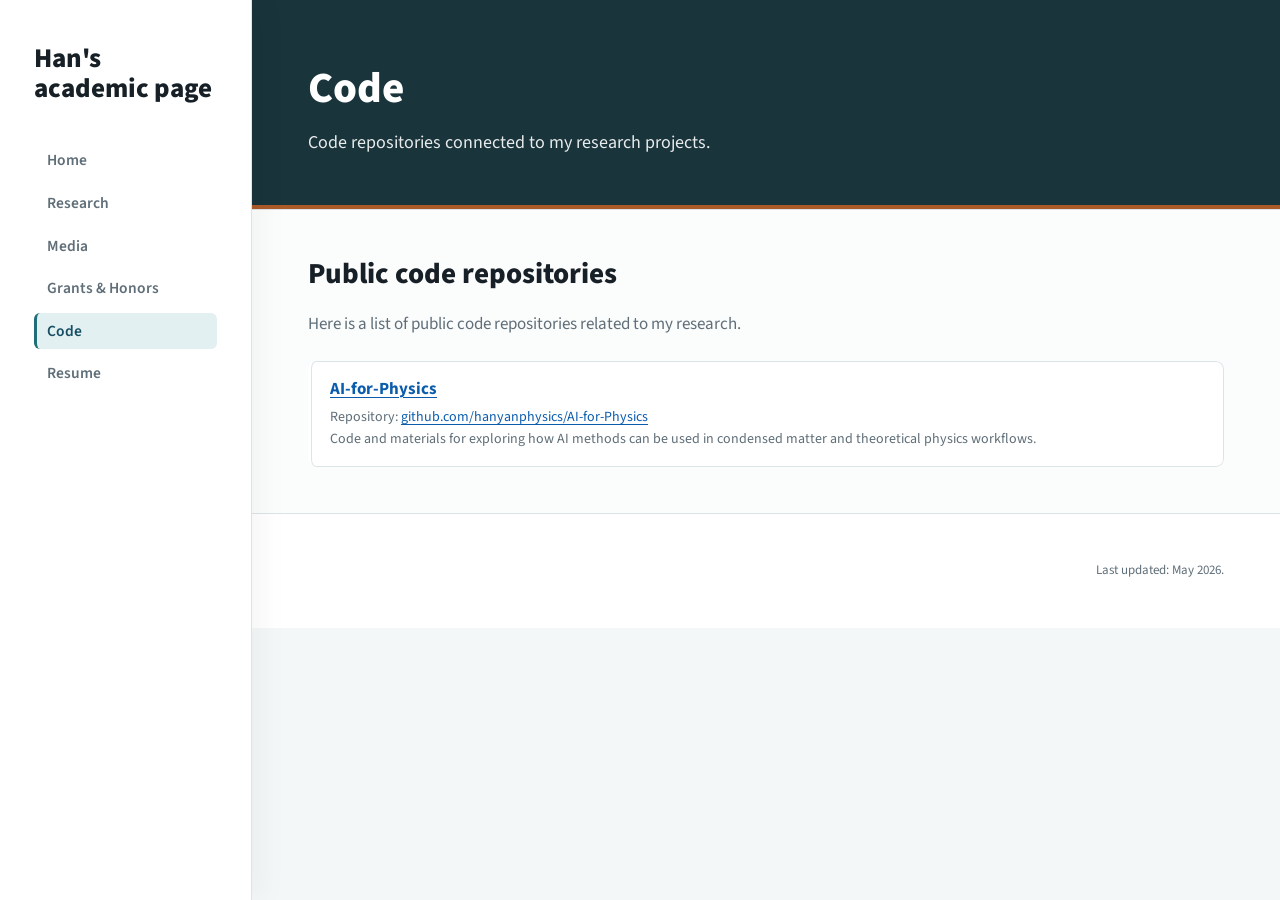
==== code.html @ 0f639ede "Unify site typography" ====
<!doctype html>
<html lang="en">
  <head>
    <meta charset="utf-8">
    <meta name="viewport" content="width=device-width, initial-scale=1">
    <title>Code | Han Yan</title>
    <meta name="description" content="Public code repositories related to Han Yan's research.">
    <link rel="preconnect" href="https://fonts.googleapis.com">
    <link rel="preconnect" href="https://fonts.gstatic.com" crossorigin>
    <link href="https://fonts.googleapis.com/css2?family=Source+Sans+3:wght@400;500;600;700;800&amp;display=swap" rel="stylesheet">
    <link rel="stylesheet" href="assets/styles.css">
    <script defer src="assets/site.js"></script>
  </head>
  <body>
    <header class="site-header" data-site-header></header>

    <main>
      <section class="hero">
        <div class="hero-inner">
          <h1>Code</h1>
          <p>Code repositories connected to my research projects.</p>
        </div>
      </section>

      <section class="section">
        <div class="container">
          <h2>Public code repositories</h2>
          <p class="lead">Here is a list of public code repositories related to my research.</p>
          <ul class="publication-list">
            <li class="publication">
              <p class="publication-title">
                <a href="https://github.com/hanyanphysics/AI-for-Physics">AI-for-Physics</a>
              </p>
              <p class="publication-meta">
                Repository: <a href="https://github.com/hanyanphysics/AI-for-Physics">github.com/hanyanphysics/AI-for-Physics</a>
              </p>
              <p class="publication-note">Code and materials for exploring how AI methods can be used in condensed matter and theoretical physics workflows.</p>
            </li>
          </ul>
        </div>
      </section>
    </main>

    <footer class="footer">
      <div class="container">Last updated: May 2026.</div>
    </footer>
  </body>
</html>
---- assets/styles.css ----
:root {
  --page: #f4f7f8;
  --paper: #ffffff;
  --ink: #172026;
  --muted: #5f6e78;
  --line: #dce4e8;
  --accent: #1f6f78;
  --accent-dark: #164e63;
  --accent-warm: #ad5a2a;
  --link: #0b5cad;
  --panel: #eaf1f3;
  --sidebar: 252px;
  --max: 1080px;
  --shadow: 0 14px 34px rgba(23, 32, 38, 0.08);
  --font-main: "Source Sans 3", -apple-system, BlinkMacSystemFont, "Segoe UI", sans-serif;
}

* {
  box-sizing: border-box;
}

html {
  scroll-behavior: smooth;
}

body {
  margin: 0;
  padding-left: var(--sidebar);
  background: var(--page);
  color: var(--ink);
  font-family: var(--font-main);
  font-size: 17px;
  line-height: 1.64;
}

a {
  color: var(--link);
  text-decoration-thickness: 1px;
  text-underline-offset: 0.18em;
}

a:hover {
  color: var(--accent);
}

strong {
  color: var(--ink);
  font-weight: 700;
}

.site-header {
  position: fixed;
  inset: 0 auto 0 0;
  z-index: 20;
  width: var(--sidebar);
  background: rgba(255, 255, 255, 0.92);
  border-right: 1px solid var(--line);
  box-shadow: 10px 0 28px rgba(23, 32, 38, 0.04);
}

.nav {
  display: flex;
  flex-direction: column;
  align-items: flex-start;
  gap: 38px;
  min-height: 100%;
  padding: 44px 34px;
}

.brand {
  color: var(--ink);
  font-family: var(--font-main);
  font-size: 27px;
  font-weight: 800;
  line-height: 1.12;
  text-decoration: none;
}

.nav-links {
  display: flex;
  flex-direction: column;
  gap: 6px;
  width: 100%;
  font-size: 15.5px;
  font-weight: 600;
}

.nav-links a {
  color: var(--muted);
  display: inline-flex;
  width: 100%;
  line-height: 1.2;
  padding: 9px 10px;
  border-left: 3px solid transparent;
  border-radius: 6px;
  text-decoration: none;
}

.nav-links a:hover {
  background: var(--panel);
  color: var(--accent);
}

.nav-links a[aria-current="page"] {
  background: #e3f0f2;
  border-left-color: var(--accent);
  color: var(--accent-dark);
}

.hero {
  background: #19343b;
  color: #fff;
  border-bottom: 4px solid var(--accent-warm);
}

.hero-inner {
  max-width: var(--max);
  margin: 0 auto;
  padding: 64px 56px 48px;
}

.hero h1 {
  max-width: 760px;
  margin: 0;
  font-family: var(--font-main);
  font-size: 43px;
  font-weight: 800;
  line-height: 1.14;
  letter-spacing: 0;
}

.hero p {
  max-width: 680px;
  margin: 16px 0 0;
  color: rgba(255, 255, 255, 0.9);
  font-size: 18px;
  line-height: 1.58;
}

.container {
  max-width: var(--max);
  margin: 0 auto;
  padding: 46px 56px;
}

.intro-grid {
  display: grid;
  grid-template-columns: 250px minmax(0, 1fr);
  gap: 42px;
  align-items: start;
}

.intro-grid aside {
  background: var(--paper);
  border: 1px solid var(--line);
  border-radius: 8px;
  box-shadow: var(--shadow);
  padding: 16px;
}

.intro-grid article {
  max-width: 720px;
}

.intro-grid article p:first-child {
  margin-top: 0;
}

.portrait {
  width: 100%;
  border: 1px solid var(--line);
  border-radius: 6px;
}

.contact {
  margin-top: 14px;
  text-align: center;
  color: var(--muted);
  font-size: 14px;
}

.profile-name {
  margin: 14px 0 4px;
  color: var(--ink);
  font-family: var(--font-main);
  font-size: 23px;
  font-weight: 800;
  text-align: center;
}

.links-row,
.profile-links {
  display: flex;
  flex-wrap: wrap;
  justify-content: center;
  gap: 10px;
  margin-top: 16px;
}

.profile-links {
  gap: 7px;
}

.button-link {
  display: inline-flex;
  align-items: center;
  min-height: 40px;
  padding: 7px 13px;
  border: 1px solid var(--line);
  border-radius: 6px;
  background: var(--paper);
  color: var(--ink);
  font-weight: 600;
  text-decoration: none;
}

.button-link:hover {
  border-color: var(--accent);
  background: #eef7f8;
  color: var(--accent);
}

.profile-link {
  display: inline-flex;
  align-items: center;
  gap: 5px;
  min-height: 28px;
  padding: 4px 8px;
  border: 1px solid var(--line);
  border-radius: 999px;
  background: #fff;
  color: var(--ink);
  font-size: 12px;
  line-height: 1;
  text-decoration: none;
  box-shadow: 0 4px 10px rgba(31, 35, 40, 0.04);
}

.profile-link svg {
  width: 13px;
  height: 13px;
  flex: 0 0 auto;
  fill: currentColor;
}

.profile-link:hover {
  transform: translateY(-1px);
  box-shadow: 0 10px 20px rgba(31, 35, 40, 0.08);
}

.profile-link.orcid {
  color: #6f9f18;
}

.profile-link.scholar {
  color: #1f6feb;
}

.profile-link.github {
  color: #24292f;
}

.section {
  border-top: 1px solid var(--line);
  background: #fbfcfc;
}

.section-block {
  margin-bottom: 30px;
}

.section h2 {
  margin: 0 0 18px;
  color: var(--ink);
  font-family: var(--font-main);
  font-size: 29px;
  font-weight: 800;
  line-height: 1.25;
}

.section h3 {
  margin: 32px 0 10px;
  color: var(--accent-dark);
  font-family: var(--font-main);
  font-size: 21px;
  font-weight: 700;
  line-height: 1.3;
}

.lead {
  max-width: 780px;
  color: var(--muted);
  font-size: 17px;
}

.interest-list {
  margin: 0;
  padding-left: 22px;
}

.interest-list li {
  margin: 8px 0;
}

.topic-grid {
  display: grid;
  grid-template-columns: repeat(3, minmax(0, 1fr));
  gap: 16px;
  margin-top: 28px;
}

.topic-card {
  border: 1px solid var(--line);
  border-top: 4px solid var(--accent);
  border-radius: 8px;
  background: var(--paper);
  box-shadow: 0 10px 24px rgba(23, 32, 38, 0.05);
  padding: 18px;
}

.topic-card h3 {
  margin: 0 0 8px;
  color: var(--ink);
  font-family: var(--font-main);
  font-size: 16px;
  font-weight: 700;
  line-height: 1.35;
}

.topic-card p {
  margin: 0;
  color: var(--muted);
  font-size: 14px;
  line-height: 1.55;
}

.publication-list {
  display: grid;
  gap: 10px;
  margin: 22px 0 0;
  padding: 0;
  list-style: none;
}

.publication {
  padding: 17px 19px;
  border-left: 3px solid transparent;
  background: #fff;
  border-radius: 8px;
  box-shadow: inset 0 0 0 1px var(--line);
  transition: border-color 160ms ease, box-shadow 160ms ease, transform 160ms ease;
}

.publication:first-child {
  border-top: 0;
}

.publication:hover {
  border-left-color: var(--accent);
  box-shadow: inset 0 0 0 1px #c8d9de, 0 10px 20px rgba(23, 32, 38, 0.05);
  transform: translateY(-1px);
}

.publication-title {
  margin: 0 0 6px;
  color: var(--ink);
  font-size: 17px;
  font-weight: 700;
  line-height: 1.38;
}

.publication-meta,
.publication-note {
  margin: 0;
  color: var(--muted);
  font-size: 14px;
  line-height: 1.55;
}

.media-list {
  gap: 16px;
}

.media-item {
  display: grid;
  grid-template-columns: 118px minmax(0, 1fr);
  gap: 16px;
  align-items: start;
}

.media-item-text {
  display: block;
}

.media-thumb {
  display: block;
  width: 118px;
  height: 82px;
  overflow: hidden;
  border: 1px solid var(--line);
  border-radius: 6px;
  background: var(--panel);
}

.media-thumb img {
  display: block;
  width: 100%;
  height: 100%;
  object-fit: cover;
}

.media-copy {
  min-width: 0;
}

.pub-year {
  margin-top: 34px;
}

.cv-actions {
  display: flex;
  flex-wrap: wrap;
  align-items: center;
  gap: 12px 18px;
  margin: 0 0 22px;
}

.cv-note {
  margin: 0;
  color: var(--muted);
  font-size: 15px;
}

.cv-frame {
  width: 100%;
  min-height: 820px;
  border: 1px solid var(--line);
  border-radius: 8px;
  background: #fff;
  box-shadow: var(--shadow);
}

.footer {
  border-top: 1px solid var(--line);
  background: #fff;
  color: var(--muted);
  font-size: 13px;
  text-align: right;
}

@media (max-width: 860px) {
  body {
    padding-left: 0;
  }

  .site-header {
    position: sticky;
    top: 0;
    bottom: auto;
    width: auto;
    border-right: 0;
    border-bottom: 1px solid var(--line);
  }

  .nav {
    gap: 16px;
    min-height: auto;
    padding: 16px 22px 14px;
  }

  .brand {
    font-size: 20px;
  }

  .nav-links {
    flex-direction: row;
    flex-wrap: wrap;
    gap: 6px;
  }

  .nav-links a {
    width: auto;
    border-left: 0;
  }

  .container,
  .hero-inner {
    padding-left: 24px;
    padding-right: 24px;
  }

  .intro-grid {
    grid-template-columns: 1fr;
  }

  .topic-grid {
    grid-template-columns: 1fr;
  }

  .intro-grid aside {
    max-width: 380px;
  }

  .profile-name,
  .contact {
    text-align: left;
  }

  .links-row {
    justify-content: flex-start;
  }

  .profile-links {
    justify-content: flex-start;
  }
}

@media (max-width: 520px) {
  body {
    font-size: 16px;
  }

  .hero h1 {
    font-size: 34px;
  }

  .hero p {
    font-size: 18px;
  }

  .cv-frame {
    min-height: 620px;
  }

  .publication {
    padding: 16px;
  }

  .media-item {
    grid-template-columns: 96px minmax(0, 1fr);
    gap: 13px;
  }

  .media-thumb {
    width: 96px;
    height: 72px;
  }
}
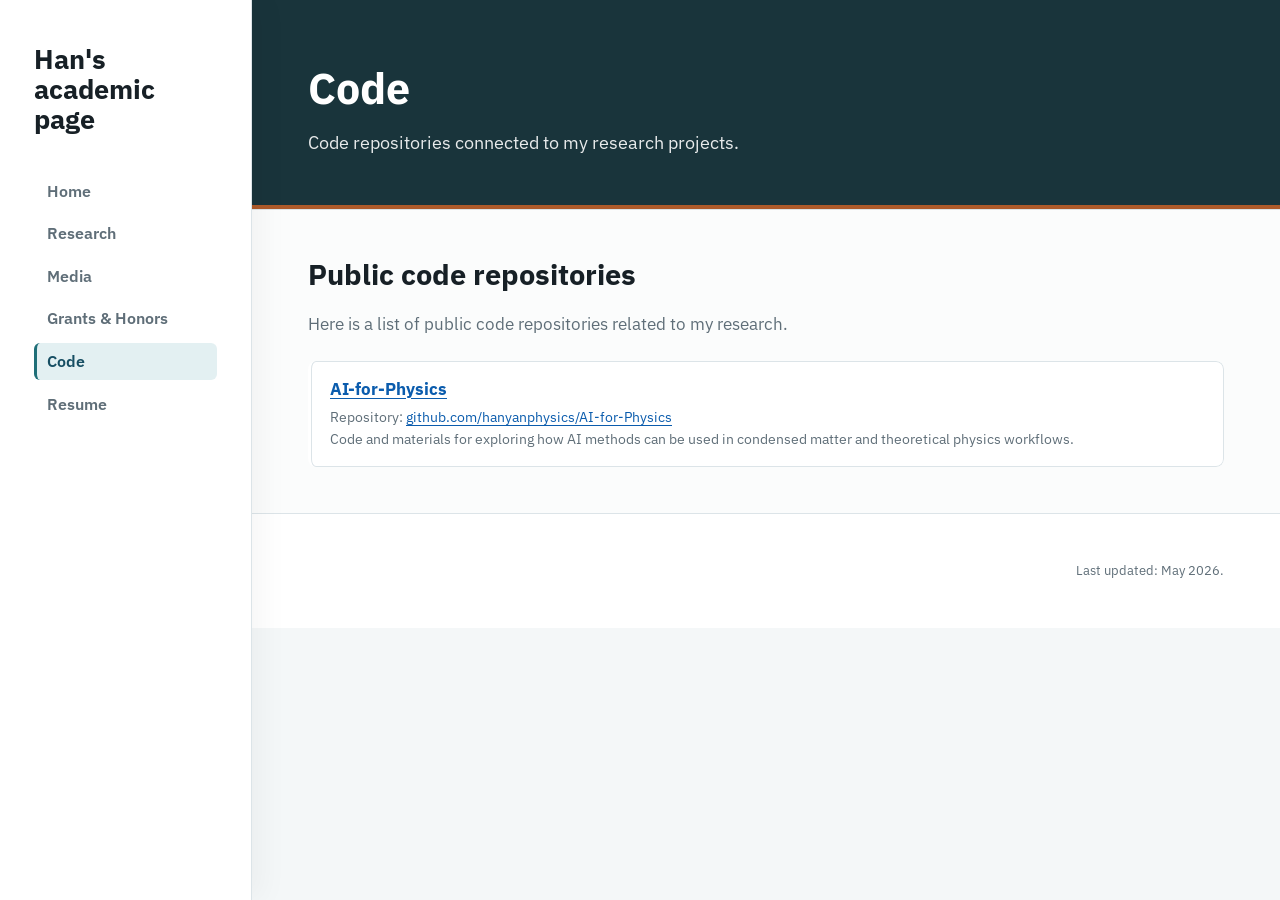
==== commit a4733e7c: "Unify site font loading" ====
--- a/code.html
+++ b/code.html
@@ -5,9 +5,6 @@
     <meta name="viewport" content="width=device-width, initial-scale=1">
     <title>Code | Han Yan</title>
     <meta name="description" content="Public code repositories related to Han Yan's research.">
-    <link rel="preconnect" href="https://fonts.googleapis.com">
-    <link rel="preconnect" href="https://fonts.gstatic.com" crossorigin>
-    <link href="https://fonts.googleapis.com/css2?family=Source+Sans+3:wght@400;500;600;700;800&amp;display=swap" rel="stylesheet">
     <link rel="stylesheet" href="assets/styles.css">
     <script defer src="assets/site.js"></script>
   </head>
--- a/assets/styles.css
+++ b/assets/styles.css
@@ -1,3 +1,5 @@
+@import url("https://fonts.googleapis.com/css2?family=IBM+Plex+Sans:wght@400;500;600;700&display=swap");
+
 :root {
   --page: #f4f7f8;
   --paper: #ffffff;
@@ -12,7 +14,7 @@
   --sidebar: 252px;
   --max: 1080px;
   --shadow: 0 14px 34px rgba(23, 32, 38, 0.08);
-  --font-main: "Source Sans 3", -apple-system, BlinkMacSystemFont, "Segoe UI", sans-serif;
+  --font-main: "IBM Plex Sans", -apple-system, BlinkMacSystemFont, "Segoe UI", sans-serif;
 }
 
 * {
@@ -31,6 +33,9 @@
   font-family: var(--font-main);
   font-size: 17px;
   line-height: 1.64;
+  font-weight: 400;
+  text-rendering: optimizeLegibility;
+  -webkit-font-smoothing: antialiased;
 }
 
 a {
@@ -71,7 +76,7 @@
   color: var(--ink);
   font-family: var(--font-main);
   font-size: 27px;
-  font-weight: 800;
+  font-weight: 700;
   line-height: 1.12;
   text-decoration: none;
 }
@@ -124,7 +129,7 @@
   margin: 0;
   font-family: var(--font-main);
   font-size: 43px;
-  font-weight: 800;
+  font-weight: 700;
   line-height: 1.14;
   letter-spacing: 0;
 }
@@ -133,7 +138,9 @@
   max-width: 680px;
   margin: 16px 0 0;
   color: rgba(255, 255, 255, 0.9);
+  font-family: var(--font-main);
   font-size: 18px;
+  font-weight: 400;
   line-height: 1.58;
 }
 
@@ -184,7 +191,7 @@
   color: var(--ink);
   font-family: var(--font-main);
   font-size: 23px;
-  font-weight: 800;
+  font-weight: 700;
   text-align: center;
 }
 
@@ -274,7 +281,7 @@
   color: var(--ink);
   font-family: var(--font-main);
   font-size: 29px;
-  font-weight: 800;
+  font-weight: 700;
   line-height: 1.25;
 }
 
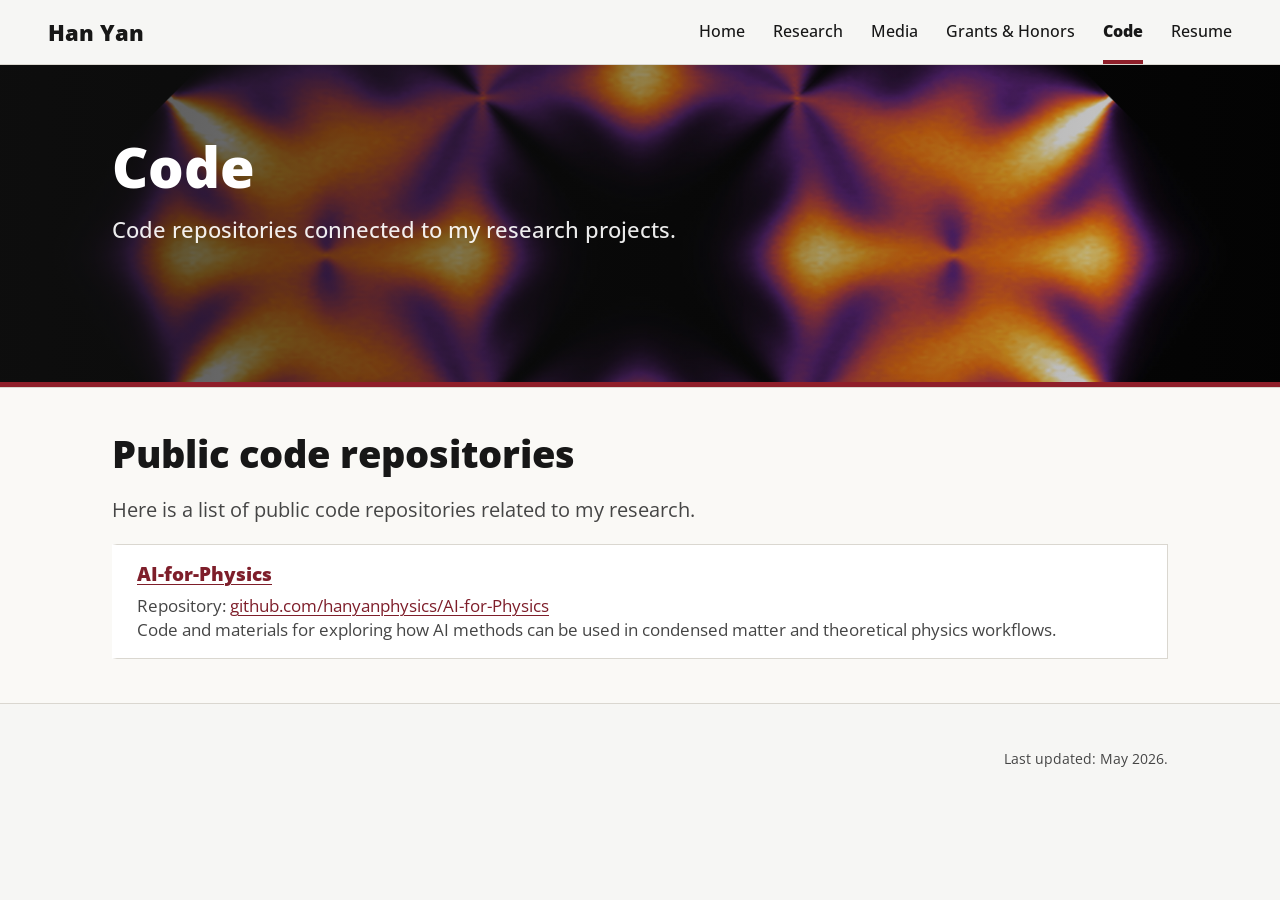
==== commit 01110ded: "Create v2 style reference branch" ====
--- a/code.html
+++ b/code.html
@@ -9,7 +9,19 @@
     <script defer src="assets/site.js"></script>
   </head>
   <body>
-    <header class="site-header" data-site-header></header>
+    <header class="site-header" data-site-header>
+      <nav class="nav" aria-label="Main navigation">
+        <a class="brand" href="index.html">Han Yan</a>
+        <div class="nav-links">
+          <a href="index.html">Home</a>
+          <a href="research.html">Research</a>
+          <a href="media.html">Media</a>
+          <a href="grants.html">Grants &amp; Honors</a>
+          <a href="code.html">Code</a>
+          <a href="resume.html">Resume</a>
+        </div>
+      </nav>
+    </header>
 
     <main>
       <section class="hero">
--- a/assets/styles.css
+++ b/assets/styles.css
@@ -1,20 +1,20 @@
-@import url("https://fonts.googleapis.com/css2?family=IBM+Plex+Sans:wght@400;500;600;700&display=swap");
+@import url("https://fonts.googleapis.com/css2?family=Open+Sans:wght@400;500;600;700;800&display=swap");
 
 :root {
-  --page: #f4f7f8;
+  --page: #f6f6f4;
   --paper: #ffffff;
-  --ink: #172026;
-  --muted: #5f6e78;
-  --line: #dce4e8;
-  --accent: #1f6f78;
-  --accent-dark: #164e63;
-  --accent-warm: #ad5a2a;
-  --link: #0b5cad;
-  --panel: #eaf1f3;
-  --sidebar: 252px;
-  --max: 1080px;
-  --shadow: 0 14px 34px rgba(23, 32, 38, 0.08);
-  --font-main: "IBM Plex Sans", -apple-system, BlinkMacSystemFont, "Segoe UI", sans-serif;
+  --ink: #171717;
+  --body: #242424;
+  --muted: #454545;
+  --line: #dad7d0;
+  --accent: #8f1f2a;
+  --accent-dark: #65141d;
+  --accent-cool: #0b5b68;
+  --link: #7e1e2a;
+  --soft: #efebe5;
+  --max: 1120px;
+  --shadow: 0 18px 45px rgba(25, 25, 25, 0.08);
+  --font-main: "Open Sans", -apple-system, BlinkMacSystemFont, "Segoe UI", sans-serif;
 }
 
 * {
@@ -27,12 +27,11 @@
 
 body {
   margin: 0;
-  padding-left: var(--sidebar);
   background: var(--page);
-  color: var(--ink);
+  color: var(--body);
   font-family: var(--font-main);
-  font-size: 17px;
-  line-height: 1.64;
+  font-size: 18px;
+  line-height: 1.55;
   font-weight: 400;
   text-rendering: optimizeLegibility;
   -webkit-font-smoothing: antialiased;
@@ -40,133 +39,156 @@
 
 a {
   color: var(--link);
+  font-family: inherit;
   text-decoration-thickness: 1px;
   text-underline-offset: 0.18em;
 }
 
 a:hover {
-  color: var(--accent);
+  color: var(--accent-dark);
 }
 
 strong {
   color: var(--ink);
-  font-weight: 700;
+  font-weight: 800;
+}
+
+h1,
+h2,
+h3,
+p,
+li,
+button {
+  font-family: inherit;
 }
 
 .site-header {
-  position: fixed;
-  inset: 0 auto 0 0;
-  z-index: 20;
-  width: var(--sidebar);
-  background: rgba(255, 255, 255, 0.92);
-  border-right: 1px solid var(--line);
-  box-shadow: 10px 0 28px rgba(23, 32, 38, 0.04);
+  position: sticky;
+  top: 0;
+  z-index: 30;
+  background: rgba(246, 246, 244, 0.96);
+  border-bottom: 1px solid var(--line);
+  backdrop-filter: blur(12px);
 }
 
 .nav {
   display: flex;
-  flex-direction: column;
-  align-items: flex-start;
-  gap: 38px;
-  min-height: 100%;
-  padding: 44px 34px;
+  align-items: center;
+  justify-content: space-between;
+  gap: 28px;
+  max-width: 1240px;
+  min-height: 64px;
+  margin: 0 auto;
+  padding: 0 28px;
 }
 
 .brand {
   color: var(--ink);
-  font-family: var(--font-main);
-  font-size: 27px;
-  font-weight: 700;
-  line-height: 1.12;
+  font-size: 22px;
+  font-weight: 800;
+  line-height: 1.1;
   text-decoration: none;
+  white-space: nowrap;
 }
 
 .nav-links {
   display: flex;
-  flex-direction: column;
-  gap: 6px;
-  width: 100%;
-  font-size: 15.5px;
-  font-weight: 600;
+  align-items: center;
+  justify-content: flex-end;
+  gap: 28px;
+  font-size: 16px;
+  font-weight: 500;
 }
 
 .nav-links a {
-  color: var(--muted);
-  display: inline-flex;
-  width: 100%;
+  color: var(--ink);
   line-height: 1.2;
-  padding: 9px 10px;
-  border-left: 3px solid transparent;
-  border-radius: 6px;
+  padding: 22px 0 18px;
+  border-bottom: 4px solid transparent;
   text-decoration: none;
+  white-space: nowrap;
 }
 
 .nav-links a:hover {
-  background: var(--panel);
   color: var(--accent);
 }
 
 .nav-links a[aria-current="page"] {
-  background: #e3f0f2;
-  border-left-color: var(--accent);
-  color: var(--accent-dark);
+  border-bottom-color: var(--accent);
+  color: var(--ink);
+  font-weight: 800;
 }
 
 .hero {
-  background: #19343b;
+  position: relative;
+  min-height: 322px;
+  background:
+    linear-gradient(90deg, rgba(18, 18, 18, 0.74), rgba(18, 18, 18, 0.18)),
+    url("images/fractons-lede.jpg") center 44% / cover;
   color: #fff;
-  border-bottom: 4px solid var(--accent-warm);
+}
+
+.hero::after {
+  content: "";
+  position: absolute;
+  inset: auto 0 0;
+  height: 5px;
+  background: var(--accent);
 }
 
 .hero-inner {
+  position: relative;
+  z-index: 1;
   max-width: var(--max);
   margin: 0 auto;
-  padding: 64px 56px 48px;
+  padding: 72px 32px 52px;
 }
 
 .hero h1 {
+  max-width: 820px;
+  margin: 0;
+  color: #fff;
+  font-size: 56px;
+  font-weight: 800;
+  line-height: 1.05;
+  letter-spacing: 0;
+}
+
+.hero p {
   max-width: 760px;
-  margin: 0;
-  font-family: var(--font-main);
-  font-size: 43px;
-  font-weight: 700;
-  line-height: 1.14;
-  letter-spacing: 0;
-}
-
-.hero p {
-  max-width: 680px;
-  margin: 16px 0 0;
-  color: rgba(255, 255, 255, 0.9);
-  font-family: var(--font-main);
-  font-size: 18px;
-  font-weight: 400;
-  line-height: 1.58;
+  margin: 18px 0 0;
+  color: rgba(255, 255, 255, 0.92);
+  font-size: 22px;
+  font-weight: 500;
+  line-height: 1.42;
 }
 
 .container {
   max-width: var(--max);
   margin: 0 auto;
-  padding: 46px 56px;
+  padding: 44px 32px;
 }
 
 .intro-grid {
   display: grid;
-  grid-template-columns: 250px minmax(0, 1fr);
-  gap: 42px;
+  grid-template-columns: 252px minmax(0, 1fr);
+  gap: 44px;
   align-items: start;
 }
 
 .intro-grid aside {
+  position: relative;
+  z-index: 2;
+  margin-top: -118px;
   background: var(--paper);
   border: 1px solid var(--line);
-  border-radius: 8px;
   box-shadow: var(--shadow);
-  padding: 16px;
+  padding: 12px 12px 18px;
 }
 
 .intro-grid article {
-  max-width: 720px;
+  max-width: 760px;
+  padding-top: 8px;
 }
 
 .intro-grid article p:first-child {
@@ -174,85 +196,85 @@
 }
 
 .portrait {
+  display: block;
   width: 100%;
-  border: 1px solid var(--line);
-  border-radius: 6px;
+  aspect-ratio: 1 / 1;
+  object-fit: cover;
+  border: 0;
 }
 
 .contact {
-  margin-top: 14px;
-  text-align: center;
+  margin: 8px 0 0;
   color: var(--muted);
-  font-size: 14px;
+  font-size: 16px;
+  line-height: 1.35;
+  text-align: left;
 }
 
 .profile-name {
-  margin: 14px 0 4px;
-  color: var(--ink);
-  font-family: var(--font-main);
-  font-size: 23px;
-  font-weight: 700;
-  text-align: center;
+  margin: 16px 0 4px;
+  color: var(--ink);
+  font-size: 25px;
+  font-weight: 800;
+  line-height: 1.15;
+  text-align: left;
 }
 
 .links-row,
 .profile-links {
   display: flex;
   flex-wrap: wrap;
-  justify-content: center;
+  justify-content: flex-start;
   gap: 10px;
-  margin-top: 16px;
+  margin-top: 18px;
 }
 
 .profile-links {
-  gap: 7px;
+  gap: 8px;
 }
 
 .button-link {
   display: inline-flex;
   align-items: center;
-  min-height: 40px;
-  padding: 7px 13px;
-  border: 1px solid var(--line);
-  border-radius: 6px;
+  min-height: 42px;
+  padding: 8px 15px;
+  border: 1px solid var(--accent);
   background: var(--paper);
-  color: var(--ink);
-  font-weight: 600;
+  color: var(--accent-dark);
+  font-size: 16px;
+  font-weight: 700;
+  line-height: 1.25;
   text-decoration: none;
 }
 
 .button-link:hover {
-  border-color: var(--accent);
-  background: #eef7f8;
-  color: var(--accent);
+  background: var(--accent);
+  color: #fff;
 }
 
 .profile-link {
   display: inline-flex;
   align-items: center;
-  gap: 5px;
-  min-height: 28px;
+  gap: 6px;
+  min-height: 30px;
   padding: 4px 8px;
   border: 1px solid var(--line);
-  border-radius: 999px;
-  background: #fff;
-  color: var(--ink);
-  font-size: 12px;
+  background: var(--paper);
+  color: var(--ink);
+  font-size: 13px;
   line-height: 1;
   text-decoration: none;
-  box-shadow: 0 4px 10px rgba(31, 35, 40, 0.04);
 }
 
 .profile-link svg {
-  width: 13px;
-  height: 13px;
+  width: 14px;
+  height: 14px;
   flex: 0 0 auto;
   fill: currentColor;
 }
 
 .profile-link:hover {
-  transform: translateY(-1px);
-  box-shadow: 0 10px 20px rgba(31, 35, 40, 0.08);
+  border-color: var(--accent);
 }
 
 .profile-link.orcid {
@@ -269,128 +291,124 @@
 
 .section {
   border-top: 1px solid var(--line);
-  background: #fbfcfc;
+  background: var(--paper);
+}
+
+.section:nth-of-type(even) {
+  background: #faf9f6;
 }
 
 .section-block {
   margin-bottom: 30px;
 }
 
-.section h2 {
+main h2:not(.profile-name) {
   margin: 0 0 18px;
   color: var(--ink);
-  font-family: var(--font-main);
-  font-size: 29px;
-  font-weight: 700;
-  line-height: 1.25;
-}
-
-.section h3 {
-  margin: 32px 0 10px;
-  color: var(--accent-dark);
-  font-family: var(--font-main);
-  font-size: 21px;
-  font-weight: 700;
-  line-height: 1.3;
+  font-size: 38px;
+  font-weight: 800;
+  line-height: 1.12;
+}
+
+main h3 {
+  margin: 30px 0 10px;
+  color: var(--ink);
+  font-size: 25px;
+  font-weight: 800;
+  line-height: 1.2;
 }
 
 .lead {
-  max-width: 780px;
+  max-width: 820px;
   color: var(--muted);
-  font-size: 17px;
+  font-size: 20px;
+  line-height: 1.45;
 }
 
 .interest-list {
   margin: 0;
-  padding-left: 22px;
+  padding-left: 24px;
 }
 
 .interest-list li {
-  margin: 8px 0;
+  margin: 6px 0;
 }
 
 .topic-grid {
   display: grid;
   grid-template-columns: repeat(3, minmax(0, 1fr));
-  gap: 16px;
-  margin-top: 28px;
+  gap: 18px;
+  margin-top: 24px;
 }
 
 .topic-card {
   border: 1px solid var(--line);
-  border-top: 4px solid var(--accent);
-  border-radius: 8px;
+  border-top: 5px solid var(--accent-cool);
   background: var(--paper);
-  box-shadow: 0 10px 24px rgba(23, 32, 38, 0.05);
-  padding: 18px;
+  box-shadow: 0 12px 30px rgba(25, 25, 25, 0.05);
+  padding: 20px;
 }
 
 .topic-card h3 {
-  margin: 0 0 8px;
-  color: var(--ink);
-  font-family: var(--font-main);
-  font-size: 16px;
-  font-weight: 700;
-  line-height: 1.35;
+  margin: 0 0 10px;
+  color: var(--ink);
+  font-size: 20px;
+  font-weight: 800;
+  line-height: 1.25;
 }
 
 .topic-card p {
   margin: 0;
   color: var(--muted);
-  font-size: 14px;
-  line-height: 1.55;
+  font-size: 17px;
+  line-height: 1.45;
 }
 
 .publication-list {
   display: grid;
   gap: 10px;
-  margin: 22px 0 0;
+  margin: 20px 0 0;
   padding: 0;
   list-style: none;
 }
 
 .publication {
-  padding: 17px 19px;
-  border-left: 3px solid transparent;
-  background: #fff;
-  border-radius: 8px;
-  box-shadow: inset 0 0 0 1px var(--line);
-  transition: border-color 160ms ease, box-shadow 160ms ease, transform 160ms ease;
-}
-
-.publication:first-child {
-  border-top: 0;
+  padding: 17px 20px;
+  border: 1px solid var(--line);
+  border-left: 5px solid transparent;
+  background: var(--paper);
+  box-shadow: none;
+  transition: border-color 160ms ease, background 160ms ease;
 }
 
 .publication:hover {
   border-left-color: var(--accent);
-  box-shadow: inset 0 0 0 1px #c8d9de, 0 10px 20px rgba(23, 32, 38, 0.05);
-  transform: translateY(-1px);
+  background: #fffdf9;
 }
 
 .publication-title {
-  margin: 0 0 6px;
-  color: var(--ink);
-  font-size: 17px;
-  font-weight: 700;
-  line-height: 1.38;
+  margin: 0 0 7px;
+  color: var(--ink);
+  font-size: 19px;
+  font-weight: 800;
+  line-height: 1.32;
 }
 
 .publication-meta,
 .publication-note {
   margin: 0;
   color: var(--muted);
-  font-size: 14px;
-  line-height: 1.55;
+  font-size: 16.5px;
+  line-height: 1.45;
 }
 
 .media-list {
-  gap: 16px;
+  gap: 12px;
 }
 
 .media-item {
   display: grid;
-  grid-template-columns: 118px minmax(0, 1fr);
+  grid-template-columns: 132px minmax(0, 1fr);
   gap: 16px;
   align-items: start;
 }
@@ -401,12 +419,11 @@
 
 .media-thumb {
   display: block;
-  width: 118px;
-  height: 82px;
+  width: 132px;
+  height: 92px;
   overflow: hidden;
   border: 1px solid var(--line);
-  border-radius: 6px;
-  background: var(--panel);
+  background: var(--soft);
 }
 
 .media-thumb img {
@@ -428,128 +445,125 @@
   display: flex;
   flex-wrap: wrap;
   align-items: center;
-  gap: 12px 18px;
-  margin: 0 0 22px;
+  gap: 12px 16px;
+  margin: 0 0 18px;
 }
 
 .cv-note {
   margin: 0;
   color: var(--muted);
-  font-size: 15px;
+  font-size: 16px;
 }
 
 .cv-frame {
   width: 100%;
   min-height: 820px;
   border: 1px solid var(--line);
-  border-radius: 8px;
   background: #fff;
   box-shadow: var(--shadow);
 }
 
 .footer {
   border-top: 1px solid var(--line);
-  background: #fff;
+  background: var(--page);
   color: var(--muted);
-  font-size: 13px;
+  font-size: 14px;
   text-align: right;
 }
 
 @media (max-width: 860px) {
-  body {
-    padding-left: 0;
-  }
-
-  .site-header {
-    position: sticky;
-    top: 0;
-    bottom: auto;
-    width: auto;
-    border-right: 0;
-    border-bottom: 1px solid var(--line);
-  }
-
   .nav {
-    gap: 16px;
-    min-height: auto;
-    padding: 16px 22px 14px;
+    align-items: flex-start;
+    flex-direction: column;
+    gap: 8px;
+    padding: 16px 22px 12px;
   }
 
   .brand {
-    font-size: 20px;
+    font-size: 21px;
   }
 
   .nav-links {
-    flex-direction: row;
+    justify-content: flex-start;
     flex-wrap: wrap;
-    gap: 6px;
+    gap: 6px 18px;
+    font-size: 15px;
   }
 
   .nav-links a {
-    width: auto;
-    border-left: 0;
-  }
-
-  .container,
-  .hero-inner {
+    padding: 6px 0;
+    border-bottom-width: 3px;
+  }
+
+  .hero {
+    min-height: 270px;
+  }
+
+  .hero-inner,
+  .container {
     padding-left: 24px;
     padding-right: 24px;
   }
 
+  .hero h1 {
+    font-size: 44px;
+  }
+
+  .hero p {
+    font-size: 19px;
+  }
+
   .intro-grid {
     grid-template-columns: 1fr;
+    gap: 24px;
+  }
+
+  .intro-grid aside {
+    max-width: 340px;
+    margin-top: -80px;
   }
 
   .topic-grid {
     grid-template-columns: 1fr;
   }
-
-  .intro-grid aside {
-    max-width: 380px;
-  }
-
-  .profile-name,
-  .contact {
-    text-align: left;
-  }
-
-  .links-row {
-    justify-content: flex-start;
-  }
-
-  .profile-links {
-    justify-content: flex-start;
-  }
 }
 
 @media (max-width: 520px) {
   body {
-    font-size: 16px;
+    font-size: 17px;
+  }
+
+  .hero {
+    min-height: 230px;
   }
 
   .hero h1 {
-    font-size: 34px;
+    font-size: 36px;
   }
 
   .hero p {
     font-size: 18px;
   }
 
-  .cv-frame {
-    min-height: 620px;
+  main h2:not(.profile-name) {
+    font-size: 31px;
   }
 
   .publication {
-    padding: 16px;
+    padding: 15px;
   }
 
   .media-item {
     grid-template-columns: 96px minmax(0, 1fr);
-    gap: 13px;
+    gap: 12px;
   }
 
   .media-thumb {
     width: 96px;
     height: 72px;
   }
-}
+
+  .cv-frame {
+    min-height: 620px;
+  }
+}
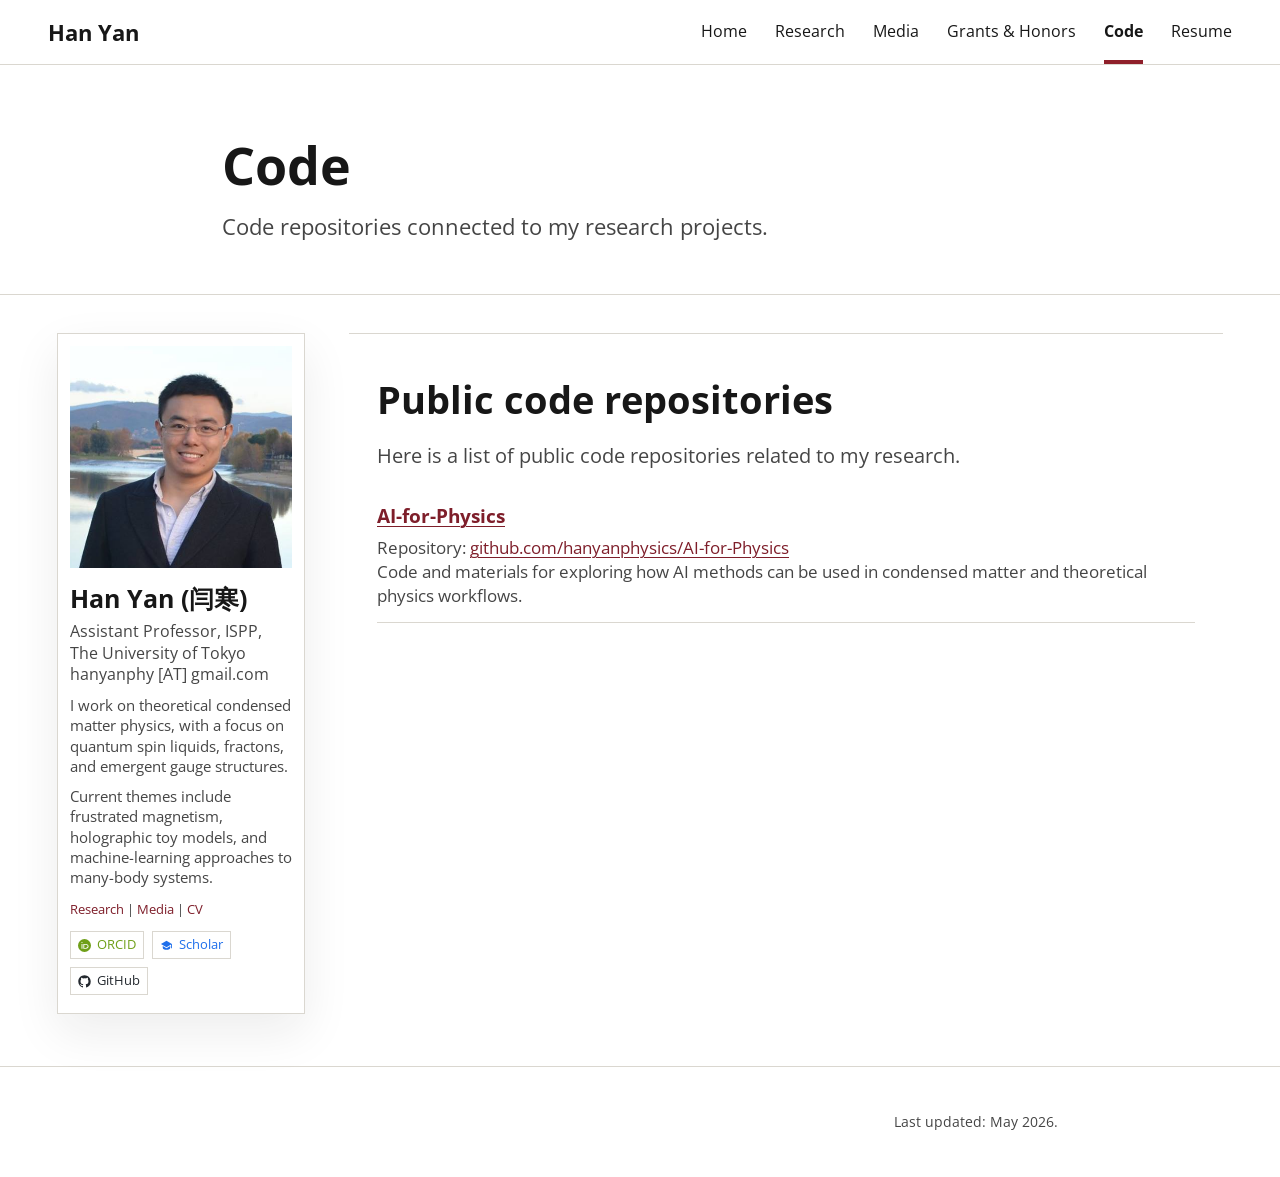
==== commit 39f4a9f5: "Bust cache for CSS and JS across all pages" ====
--- a/code.html
+++ b/code.html
@@ -5,8 +5,8 @@
     <meta name="viewport" content="width=device-width, initial-scale=1">
     <title>Code | Han Yan</title>
     <meta name="description" content="Public code repositories related to Han Yan's research.">
-    <link rel="stylesheet" href="assets/styles.css">
-    <script defer src="assets/site.js"></script>
+    <link rel="stylesheet" href="assets/styles.css?v=20260522-1">
+    <script defer src="assets/site.js?v=20260522-1"></script>
   </head>
   <body>
     <header class="site-header" data-site-header>
--- a/assets/styles.css
+++ b/assets/styles.css
@@ -1,7 +1,7 @@
-@import url("https://fonts.googleapis.com/css2?family=Open+Sans:wght@400;500;600;700;800&display=swap");
+@import url("https://fonts.googleapis.com/css2?family=Open+Sans:wght@400;700&display=swap");
 
 :root {
-  --page: #f6f6f4;
+  --page: #ffffff;
   --paper: #ffffff;
   --ink: #171717;
   --body: #242424;
@@ -12,9 +12,9 @@
   --accent-cool: #0b5b68;
   --link: #7e1e2a;
   --soft: #efebe5;
-  --max: 1120px;
+  --max: 900px;
   --shadow: 0 18px 45px rgba(25, 25, 25, 0.08);
-  --font-main: "Open Sans", -apple-system, BlinkMacSystemFont, "Segoe UI", sans-serif;
+  --font-main: "Open Sans", sans-serif;
 }
 
 * {
@@ -50,7 +50,7 @@
 
 strong {
   color: var(--ink);
-  font-weight: 800;
+  font-weight: 700;
 }
 
 h1,
@@ -66,7 +66,7 @@
   position: sticky;
   top: 0;
   z-index: 30;
-  background: rgba(246, 246, 244, 0.96);
+  background: #ffffff;
   border-bottom: 1px solid var(--line);
   backdrop-filter: blur(12px);
 }
@@ -85,7 +85,7 @@
 .brand {
   color: var(--ink);
   font-size: 22px;
-  font-weight: 800;
+  font-weight: 700;
   line-height: 1.1;
   text-decoration: none;
   white-space: nowrap;
@@ -97,7 +97,7 @@
   justify-content: flex-end;
   gap: 28px;
   font-size: 16px;
-  font-weight: 500;
+  font-weight: 400;
 }
 
 .nav-links a {
@@ -116,24 +116,19 @@
 .nav-links a[aria-current="page"] {
   border-bottom-color: var(--accent);
   color: var(--ink);
-  font-weight: 800;
+  font-weight: 700;
 }
 
 .hero {
   position: relative;
-  min-height: 322px;
-  background:
-    linear-gradient(90deg, rgba(18, 18, 18, 0.74), rgba(18, 18, 18, 0.18)),
-    url("images/fractons-lede.jpg") center 44% / cover;
-  color: #fff;
+  min-height: 0;
+  background: #ffffff;
+  color: var(--ink);
+  border-bottom: 1px solid var(--line);
 }
 
 .hero::after {
-  content: "";
-  position: absolute;
-  inset: auto 0 0;
-  height: 5px;
-  background: var(--accent);
+  content: none;
 }
 
 .hero-inner {
@@ -147,19 +142,19 @@
 .hero h1 {
   max-width: 820px;
   margin: 0;
-  color: #fff;
-  font-size: 56px;
-  font-weight: 800;
-  line-height: 1.05;
+  color: var(--ink);
+  font-size: 52px;
+  font-weight: 700;
+  line-height: 1.08;
   letter-spacing: 0;
 }
 
 .hero p {
   max-width: 760px;
   margin: 18px 0 0;
-  color: rgba(255, 255, 255, 0.92);
+  color: var(--muted);
   font-size: 22px;
-  font-weight: 500;
+  font-weight: 400;
   line-height: 1.42;
 }
 
@@ -169,29 +164,88 @@
   padding: 44px 32px;
 }
 
-.intro-grid {
+.global-layout {
   display: grid;
-  grid-template-columns: 252px minmax(0, 1fr);
+  grid-template-columns: 248px minmax(0, 1fr);
   gap: 44px;
+  max-width: 1230px;
+  margin: 0 auto;
+  padding: 38px 32px 52px;
   align-items: start;
 }
 
-.intro-grid aside {
-  position: relative;
-  z-index: 2;
-  margin-top: -118px;
+.global-content {
+  min-width: 0;
+}
+
+.global-content .container {
+  max-width: none;
+  margin: 0;
+  padding-left: 28px;
+  padding-right: 28px;
+}
+
+.global-profile {
+  position: sticky;
+  top: 88px;
   background: var(--paper);
   border: 1px solid var(--line);
   box-shadow: var(--shadow);
   padding: 12px 12px 18px;
 }
 
-.intro-grid article {
+.global-profile .profile-links {
+  margin-top: 14px;
+}
+
+.profile-summary {
+  margin: 10px 0 0;
+  color: var(--muted);
+  font-size: 14.5px;
+  line-height: 1.4;
+}
+
+.profile-mini-links {
+  margin: 12px 0 0;
+  color: var(--muted);
+  font-size: 13px;
+  line-height: 1.3;
+}
+
+.profile-mini-links a {
+  color: var(--link);
+  text-decoration: none;
+}
+
+.profile-mini-links a:hover {
+  color: var(--accent-dark);
+  text-decoration: underline;
+}
+
+.global-profile .profile-link {
+  min-height: 28px;
+  padding: 4px 7px;
+  font-size: 12.5px;
+}
+
+.global-profile .profile-link svg {
+  width: 13px;
+  height: 13px;
+}
+
+.intro-grid aside {
+  position: relative;
+  z-index: 2;
+}
+
+.intro-grid article,
+.home-intro article {
   max-width: 760px;
   padding-top: 8px;
 }
 
-.intro-grid article p:first-child {
+.intro-grid article p:first-child,
+.home-intro article p:first-child {
   margin-top: 0;
 }
 
@@ -215,7 +269,7 @@
   margin: 16px 0 4px;
   color: var(--ink);
   font-size: 25px;
-  font-weight: 800;
+  font-weight: 700;
   line-height: 1.15;
   text-align: left;
 }
@@ -291,11 +345,11 @@
 
 .section {
   border-top: 1px solid var(--line);
-  background: var(--paper);
+  background: #ffffff;
 }
 
 .section:nth-of-type(even) {
-  background: #faf9f6;
+  background: #ffffff;
 }
 
 .section-block {
@@ -306,7 +360,7 @@
   margin: 0 0 18px;
   color: var(--ink);
   font-size: 38px;
-  font-weight: 800;
+  font-weight: 700;
   line-height: 1.12;
 }
 
@@ -314,7 +368,7 @@
   margin: 30px 0 10px;
   color: var(--ink);
   font-size: 25px;
-  font-weight: 800;
+  font-weight: 700;
   line-height: 1.2;
 }
 
@@ -353,7 +407,7 @@
   margin: 0 0 10px;
   color: var(--ink);
   font-size: 20px;
-  font-weight: 800;
+  font-weight: 700;
   line-height: 1.25;
 }
 
@@ -366,31 +420,30 @@
 
 .publication-list {
   display: grid;
-  gap: 10px;
+  gap: 0;
   margin: 20px 0 0;
   padding: 0;
   list-style: none;
 }
 
 .publication {
-  padding: 17px 20px;
-  border: 1px solid var(--line);
-  border-left: 5px solid transparent;
-  background: var(--paper);
+  padding: 14px 0;
+  border: 0;
+  border-bottom: 1px solid var(--line);
+  background: transparent;
   box-shadow: none;
-  transition: border-color 160ms ease, background 160ms ease;
+  transition: background 160ms ease;
 }
 
 .publication:hover {
-  border-left-color: var(--accent);
-  background: #fffdf9;
+  background: rgba(255, 255, 255, 0.6);
 }
 
 .publication-title {
   margin: 0 0 7px;
   color: var(--ink);
   font-size: 19px;
-  font-weight: 800;
+  font-weight: 700;
   line-height: 1.32;
 }
 
@@ -402,8 +455,27 @@
   line-height: 1.45;
 }
 
+.publication-meta .authors {
+  color: var(--ink);
+  font-weight: 400;
+}
+
+.publication-meta .author-self {
+  color: var(--ink);
+  font-weight: 700;
+}
+
+.publication-meta strong {
+  color: #2f5964;
+  font-weight: 600;
+}
+
+.publication-meta .pdf-link {
+  font-weight: 700;
+}
+
 .media-list {
-  gap: 12px;
+  gap: 0;
 }
 
 .media-item {
@@ -465,7 +537,7 @@
 
 .footer {
   border-top: 1px solid var(--line);
-  background: var(--page);
+  background: #ffffff;
   color: var(--muted);
   font-size: 14px;
   text-align: right;
@@ -513,6 +585,23 @@
     font-size: 19px;
   }
 
+  .global-layout {
+    grid-template-columns: 1fr;
+    gap: 24px;
+    padding-left: 24px;
+    padding-right: 24px;
+  }
+
+  .global-profile {
+    max-width: 340px;
+    position: static;
+  }
+
+  .global-content .container {
+    padding-left: 0;
+    padding-right: 0;
+  }
+
   .intro-grid {
     grid-template-columns: 1fr;
     gap: 24px;
@@ -550,7 +639,7 @@
   }
 
   .publication {
-    padding: 15px;
+    padding: 15px 0;
   }
 
   .media-item {
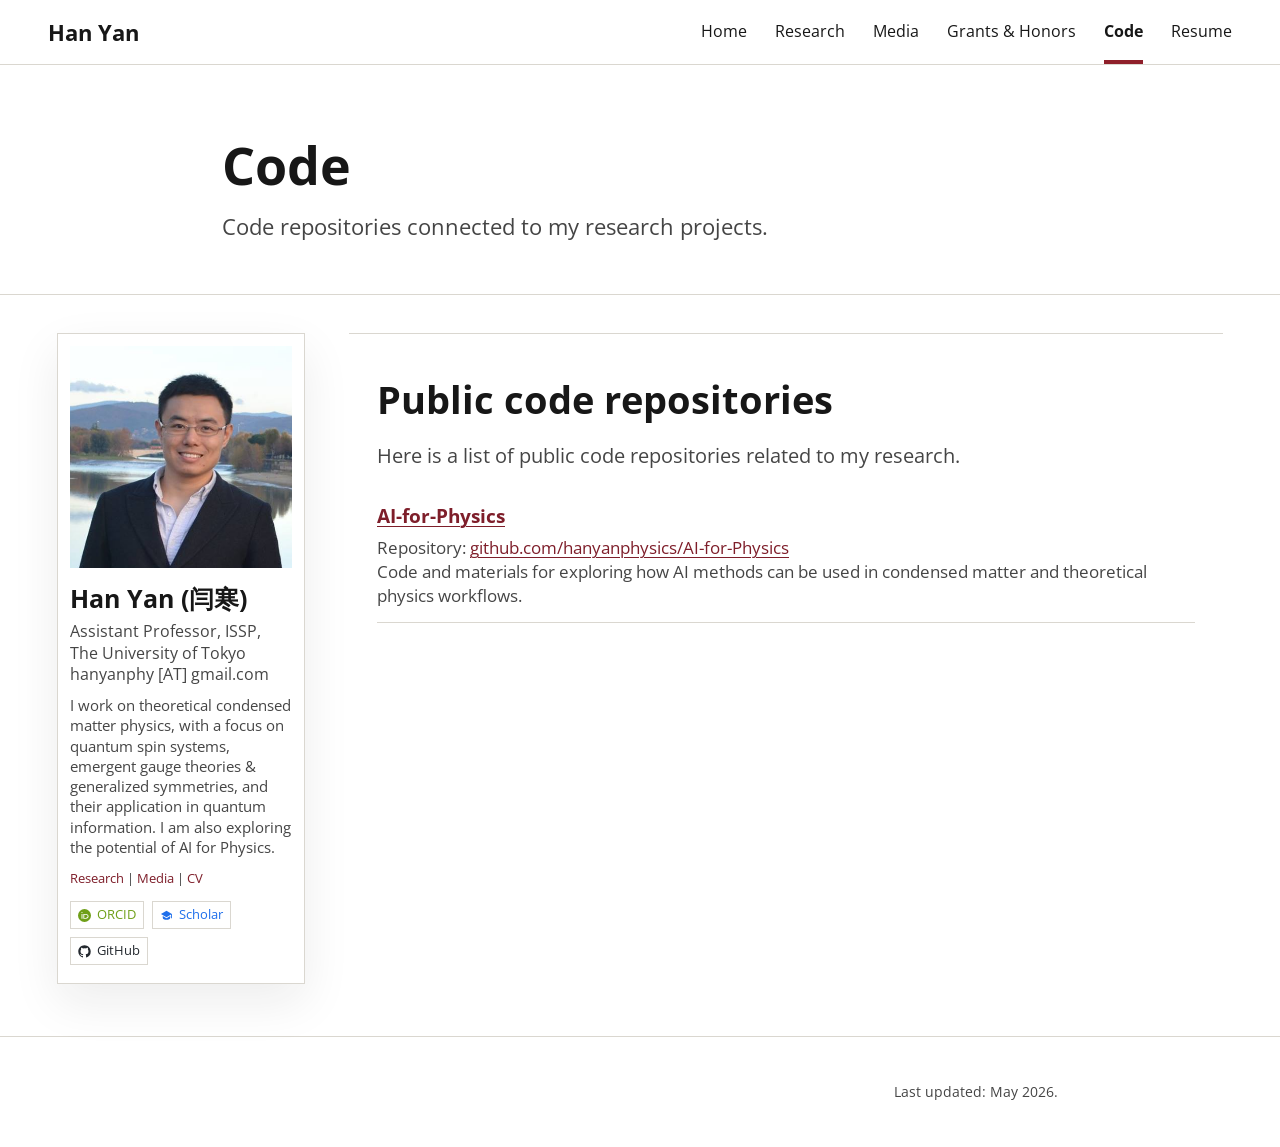
==== commit 9527edf3: "Refresh sidebar text and bump asset cache version" ====
--- a/code.html
+++ b/code.html
@@ -5,8 +5,8 @@
     <meta name="viewport" content="width=device-width, initial-scale=1">
     <title>Code | Han Yan</title>
     <meta name="description" content="Public code repositories related to Han Yan's research.">
-    <link rel="stylesheet" href="assets/styles.css?v=20260522-1">
-    <script defer src="assets/site.js?v=20260522-1"></script>
+    <link rel="stylesheet" href="assets/styles.css?v=20260523-1">
+    <script defer src="assets/site.js?v=20260523-1"></script>
   </head>
   <body>
     <header class="site-header" data-site-header>
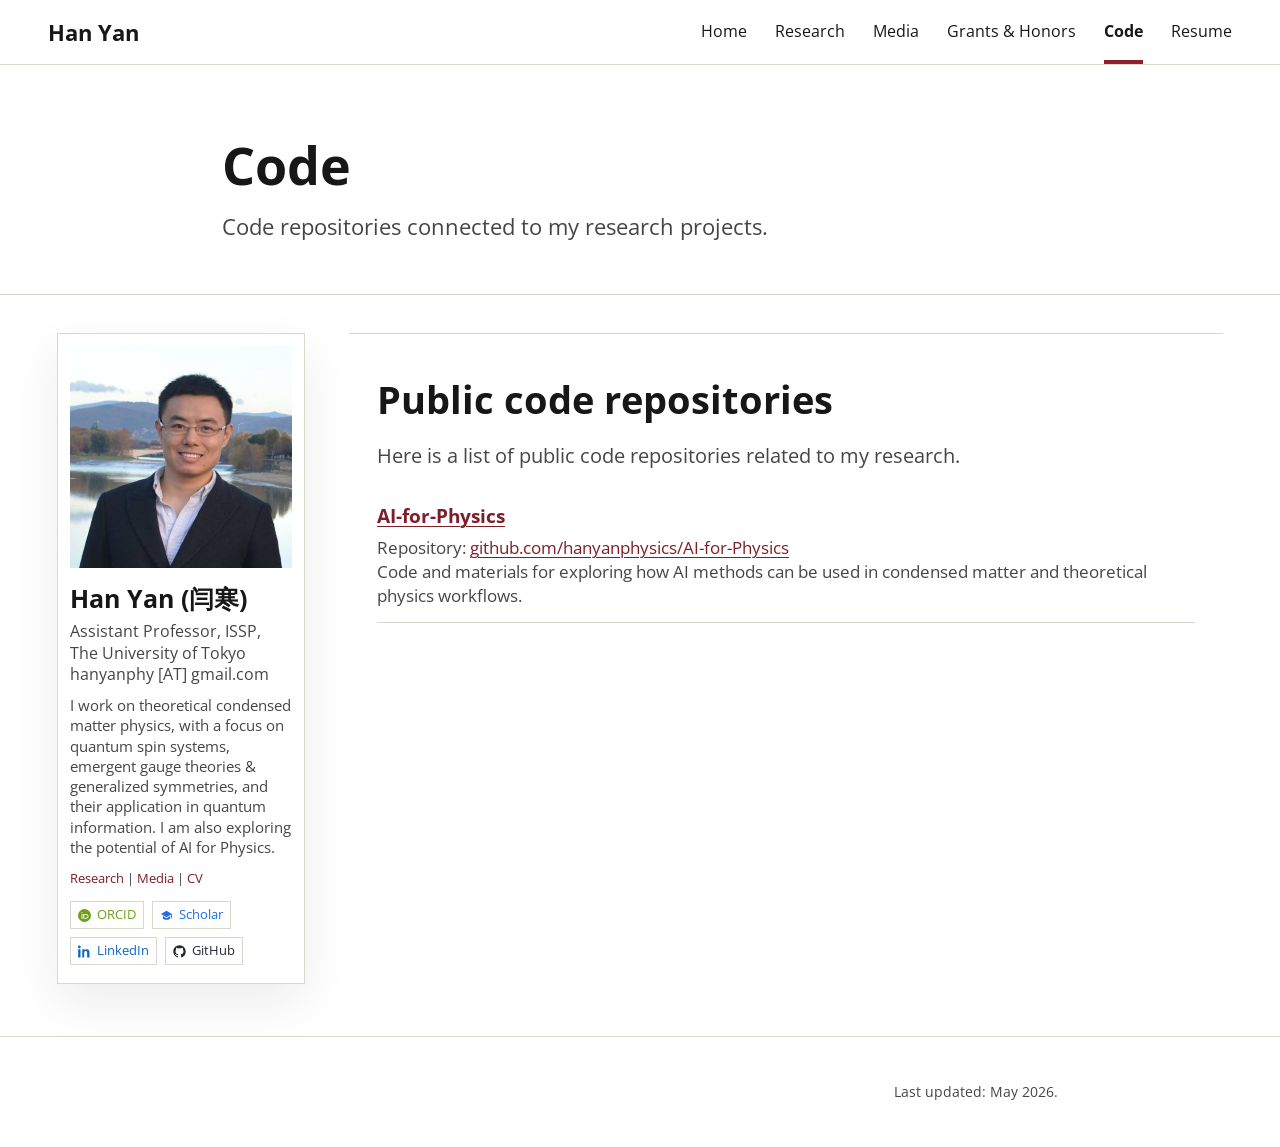
==== commit 0b601641: "Add LinkedIn profile link to sidebar" ====
--- a/code.html
+++ b/code.html
@@ -6,7 +6,6 @@
     <title>Code | Han Yan</title>
     <meta name="description" content="Public code repositories related to Han Yan's research.">
     <link rel="stylesheet" href="assets/styles.css?v=20260523-1">
-    <script defer src="assets/site.js?v=20260523-1"></script>
   </head>
   <body>
     <header class="site-header" data-site-header>
@@ -17,7 +16,7 @@
           <a href="research.html">Research</a>
           <a href="media.html">Media</a>
           <a href="grants.html">Grants &amp; Honors</a>
-          <a href="code.html">Code</a>
+          <a href="code.html" aria-current="page">Code</a>
           <a href="resume.html">Resume</a>
         </div>
       </nav>
@@ -31,6 +30,43 @@
         </div>
       </section>
 
+      <div class="global-layout">
+        <aside class="global-profile">
+          <img class="portrait" src="assets/images/portrait-han-yan.png" alt="Han Yan">
+          <h2 class="profile-name">Han Yan (闫寒)</h2>
+          <p class="contact">Assistant Professor, ISSP, The University of Tokyo<br>hanyanphy [AT] gmail.com</p>
+          <p class="profile-summary">I work on theoretical condensed matter physics, with a focus on quantum spin systems, emergent gauge theories &amp; generalized symmetries, and their application in quantum information. I am also exploring the potential of AI for Physics.</p>
+          <p class="profile-mini-links">
+            <a href="research.html">Research</a> | <a href="media.html">Media</a> | <a href="resume.html">CV</a>
+          </p>
+          <div class="profile-links" aria-label="Profile links">
+            <a class="profile-link orcid" href="https://orcid.org/0000-0002-9242-1915" aria-label="ORCID profile">
+              <svg aria-hidden="true" viewBox="0 0 24 24">
+                <path d="M12 0a12 12 0 1 0 0 24 12 12 0 0 0 0-24ZM7.37 5.48a1.05 1.05 0 1 1 0 2.1 1.05 1.05 0 0 1 0-2.1Zm-.86 3.68h1.72v8.86H6.51V9.16Zm3.33 0h4.65c3.27 0 5.02 2.34 5.02 4.43 0 2.27-1.78 4.43-5 4.43H9.84V9.16Zm1.72 1.55v5.76h2.74c2.88 0 3.43-2.18 3.43-2.88 0-1.13-.72-2.88-3.52-2.88h-2.65Z"/>
+              </svg>
+              <span>ORCID</span>
+            </a>
+            <a class="profile-link scholar" href="https://scholar.google.com/citations?user=gkX6R6QAAAAJ&amp;hl=en" aria-label="Google Scholar profile">
+              <svg aria-hidden="true" viewBox="0 0 24 24">
+                <path d="M12 3 1.8 9.2 12 15.4l8.36-5.08V17H22V9.2L12 3Zm0 14.22-6.9-4.2v2.96c0 2.45 3.1 4.02 6.9 4.02s6.9-1.57 6.9-4.02v-2.96L12 17.22Z"/>
+              </svg>
+              <span>Scholar</span>
+            </a>
+            <a class="profile-link linkedin" href="https://www.linkedin.com/in/han-yan-7bb35323/" aria-label="LinkedIn profile">
+              <svg aria-hidden="true" viewBox="0 0 24 24">
+                <path d="M4.98 3.5C4.98 4.88 3.86 6 2.5 6S0 4.88 0 3.5 1.12 1 2.5 1s2.48 1.12 2.48 2.5ZM.36 8.02h4.28V23H.36V8.02Zm7.5 0h4.1v2.05h.06c.57-1.08 1.96-2.22 4.04-2.22 4.32 0 5.12 2.84 5.12 6.54V23H16.9v-7.64c0-1.82-.03-4.17-2.54-4.17-2.55 0-2.94 1.99-2.94 4.04V23H7.86V8.02Z"/>
+              </svg>
+              <span>LinkedIn</span>
+            </a>
+            <a class="profile-link github" href="https://github.com/hanyanphysics" aria-label="GitHub profile">
+              <svg aria-hidden="true" viewBox="0 0 24 24">
+                <path d="M12 .5C5.65.5.5 5.65.5 12c0 5.08 3.29 9.38 7.86 10.9.58.1.79-.25.79-.56v-2.16c-3.2.7-3.87-1.36-3.87-1.36-.52-1.34-1.28-1.7-1.28-1.7-1.04-.71.08-.7.08-.7 1.16.08 1.77 1.2 1.77 1.2 1.03 1.76 2.7 1.25 3.36.96.1-.75.4-1.25.73-1.54-2.56-.29-5.25-1.28-5.25-5.7 0-1.26.45-2.29 1.19-3.1-.12-.29-.52-1.47.11-3.06 0 0 .97-.31 3.17 1.18A11.06 11.06 0 0 1 12 5.98c.98 0 1.95.13 2.87.38 2.2-1.49 3.17-1.18 3.17-1.18.63 1.59.23 2.77.11 3.06.74.81 1.19 1.84 1.19 3.1 0 4.43-2.7 5.4-5.26 5.69.42.36.78 1.07.78 2.15v3.16c0 .31.21.67.8.56A11.51 11.51 0 0 0 23.5 12C23.5 5.65 18.35.5 12 .5Z"/>
+              </svg>
+              <span>GitHub</span>
+            </a>
+          </div>
+        </aside>
+        <div class="global-content">
       <section class="section">
         <div class="container">
           <h2>Public code repositories</h2>
@@ -48,6 +84,8 @@
           </ul>
         </div>
       </section>
+        </div>
+      </div>
     </main>
 
     <footer class="footer">
--- a/assets/styles.css
+++ b/assets/styles.css
@@ -339,6 +339,10 @@
   color: #1f6feb;
 }
 
+.profile-link.linkedin {
+  color: #0a66c2;
+}
+
 .profile-link.github {
   color: #24292f;
 }
